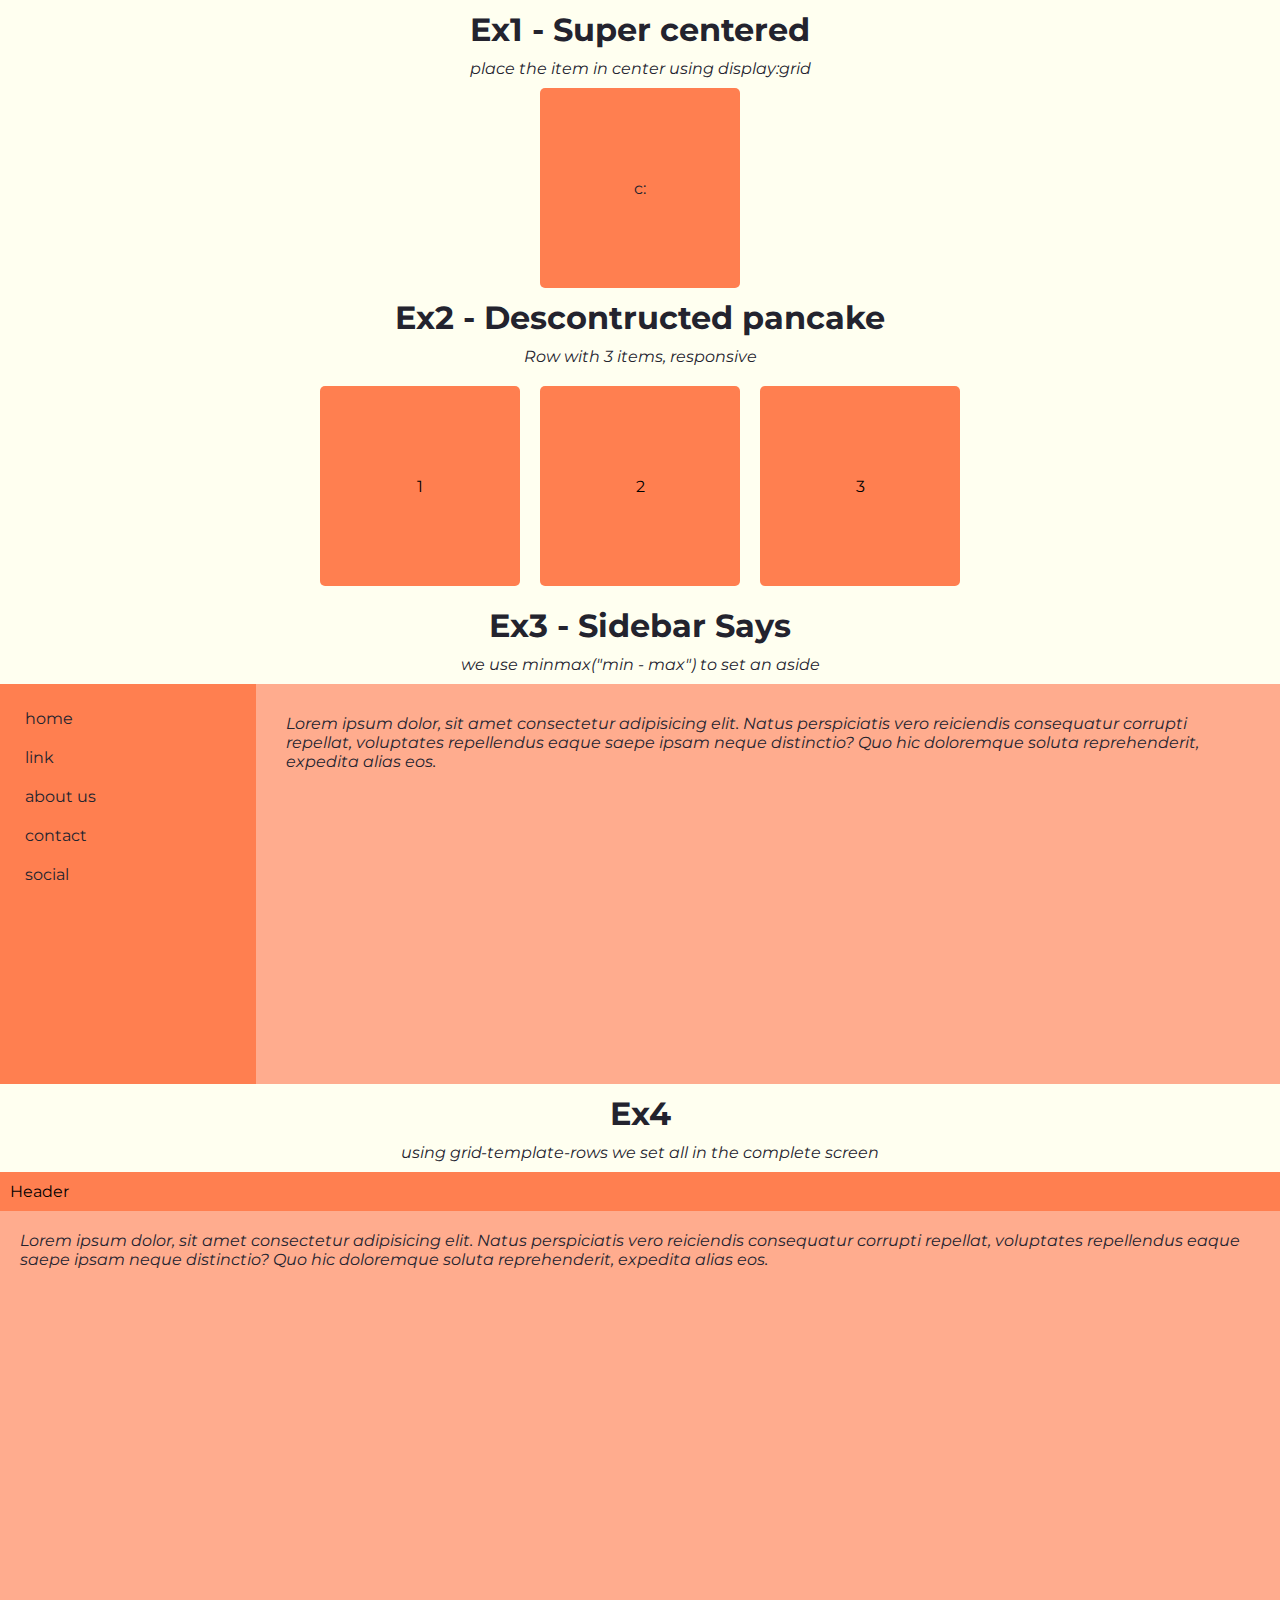
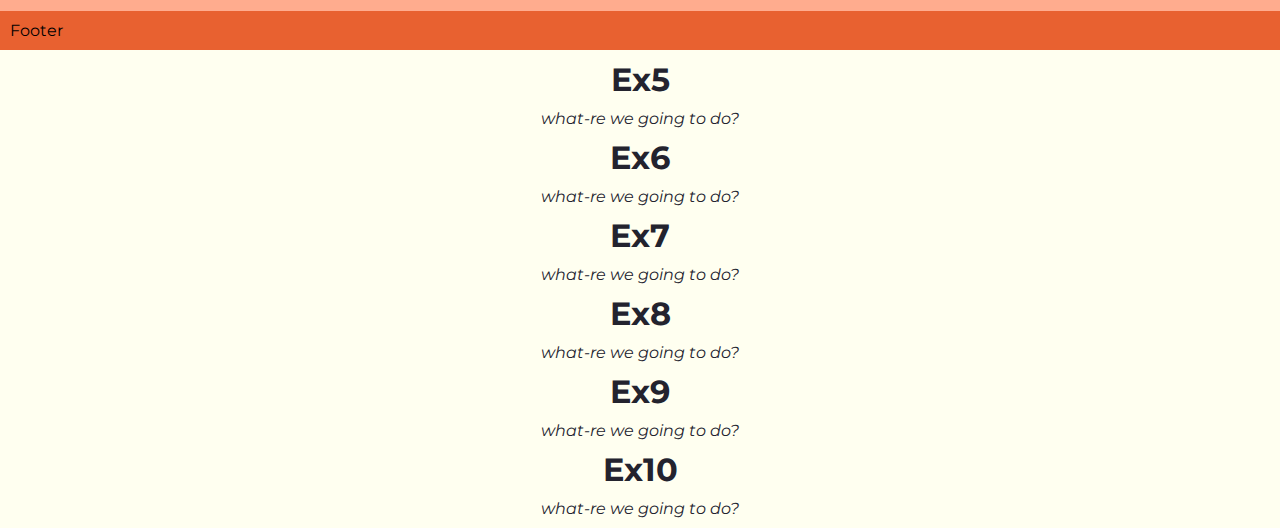
==== week04/video-practice/index.html @ cad3ab40 "fixed content" ====
<!DOCTYPE html>
<html lang="en">

<head>
    <meta charset="UTF-8">
    <meta name="viewport" content="width=device-width, initial-scale=1.0">
    <title>Document</title>
    <link rel="preconnect" href="https://fonts.googleapis.com">
    <link rel="preconnect" href="https://fonts.gstatic.com" crossorigin>
    <link href="https://fonts.googleapis.com/css2?family=Esteban&family=Montserrat:ital,wght@0,300;1,300&display=swap"
        rel="stylesheet">
    <link rel="stylesheet" href="style.css">
</head>

<body>
    <h1>Ex1 - Super centered</h1>
    <p>place the item in center using display:grid</p>
    <div class="ex1">
        <div class="parent">
            <div class="child" contenteditable>
                c:
            </div>
        </div>
    </div>

    <h1>Ex2 - Descontructed pancake</h1>
    <p>Row with 3 items, responsive</p>
    <div class="ex2">
        <div class="parent">
            <div class="box" contenteditable>1</div>
            <div class="box" contenteditable>2</div>
            <div class="box" contenteditable>3</div>
        </div>
    </div>

    <h1>Ex3 - Sidebar Says</h1>
    <p>we use minmax("min - max") to set an aside</p>
    <div class="ex3">
        <div class="parent">
            <div class="section-1">
                <ul>
                    <li><a href="">home</a></li>
                    <li><a href="">link</a></li>
                    <li><a href="">about us</a></li>
                    <li><a href="">contact</a></li>
                    <li><a href="">social</a></li>
                </ul>
            </div>
            <div class="section-2" contenteditable>
                <p>Lorem ipsum dolor, sit amet consectetur adipisicing elit. Natus perspiciatis vero reiciendis
                    consequatur corrupti repellat, voluptates repellendus eaque saepe ipsam neque distinctio? Quo hic
                    doloremque soluta reprehenderit, expedita alias eos.
                </p>
            </div>
        </div>
    </div>

    <h1>Ex4</h1>
    <p>using grid-template-rows we set all in the complete screen</p>
    <div class="ex4">
        <div class="parent">
            <header contenteditable>Header</header>
            <main contenteditable>
                <p>
                    Lorem ipsum dolor, sit amet consectetur adipisicing elit. Natus perspiciatis vero
                    reiciendis consequatur corrupti repellat, voluptates repellendus eaque saepe ipsam neque distinctio?
                    Quo
                    hic doloremque soluta reprehenderit, expedita alias eos.
                </p>
            </main>
            <footer contenteditable>Footer</footer>
        </div>
    </div>

    <h1>Ex5</h1>
    <p>what-re we going to do?</p>
    <div class="ex5">
    </div>
    <h1>Ex6</h1>
    <p>what-re we going to do?</p>
    <div class="ex6">
    </div>
    <h1>Ex7</h1>
    <p>what-re we going to do?</p>
    <div class="ex7">
    </div>
    <h1>Ex8</h1>
    <p>what-re we going to do?</p>
    <div class="ex8">
    </div>
    <h1>Ex9</h1>
    <p>what-re we going to do?</p>
    <div class="ex9">
    </div>
    <h1>Ex10</h1>
    <p>what-re we going to do?</p>
    <div class="ex10">
    </div>
</body>

</html>
---- week04/video-practice/style.css ----
* {
    padding: 0;
    margin: 0;
    box-sizing: border-box;
}

:root {
    --title: rgb(35, 35, 46);
    --coral: coral;
    --coral-2: rgb(255, 172, 142);
    --coral-3: rgb(232, 97, 48);
    --background: rgb(255, 255, 240);

}

body {
    font-family: "Montserrat", sans-serif;
    background-color: var(--background);
}

h1,
p {
    color: var(--title);
    text-align: center;
    margin: 10px;
}

p {
    font-style: italic;
}

.ex1 {
    display: grid;
    place-items: center;
}

.ex1 .parent {
    display: grid;
    place-items: center;
    width: 200px;
    height: 200px;
    color: var(--title);
    background-color: var(--coral);
    border-radius: 5px;
}

.ex2 .parent {
    display: flex;
    flex-wrap: wrap;
    justify-content: center;
}

.ex2 .box {
    background-color: var(--coral);
    margin: 10px;
    display: grid;
    place-items: center;
    border-radius: 5px;
    flex: 0 1 200px;
    height: 200px;
}

.ex3 .parent {
    display: grid;
    height: 400px;
    grid-template-columns: minmax(150px, 20%) auto;
}

.ex3 .section-1 {
    background-color: var(--coral);
}

.ex3 .section-2 {
    background-color: var(--coral-2);
    padding: 15px;
}

.ex3 .section-2 p{
    margin: 15px;
    text-align: start;

}

.ex3 ul{
    margin: 15px;
    list-style: none;
}

.ex3 li{
    padding: 10px;
}
.ex3 a{
    text-decoration: none;
    color: var(--title);
}

.ex4 .parent{
    display: grid;
    grid-template-rows: auto 1fr auto;
}

.ex4 header{
    padding: 10px;
    background-color: var(--coral);
}

.ex4 main{
    background-color: var(--coral-2);
    height: 400px;
    padding: 10px;

}

.ex4 footer{
    background-color: var(--coral-3);
    padding: 10px;
}

.ex4 p{
    text-align: start;
}
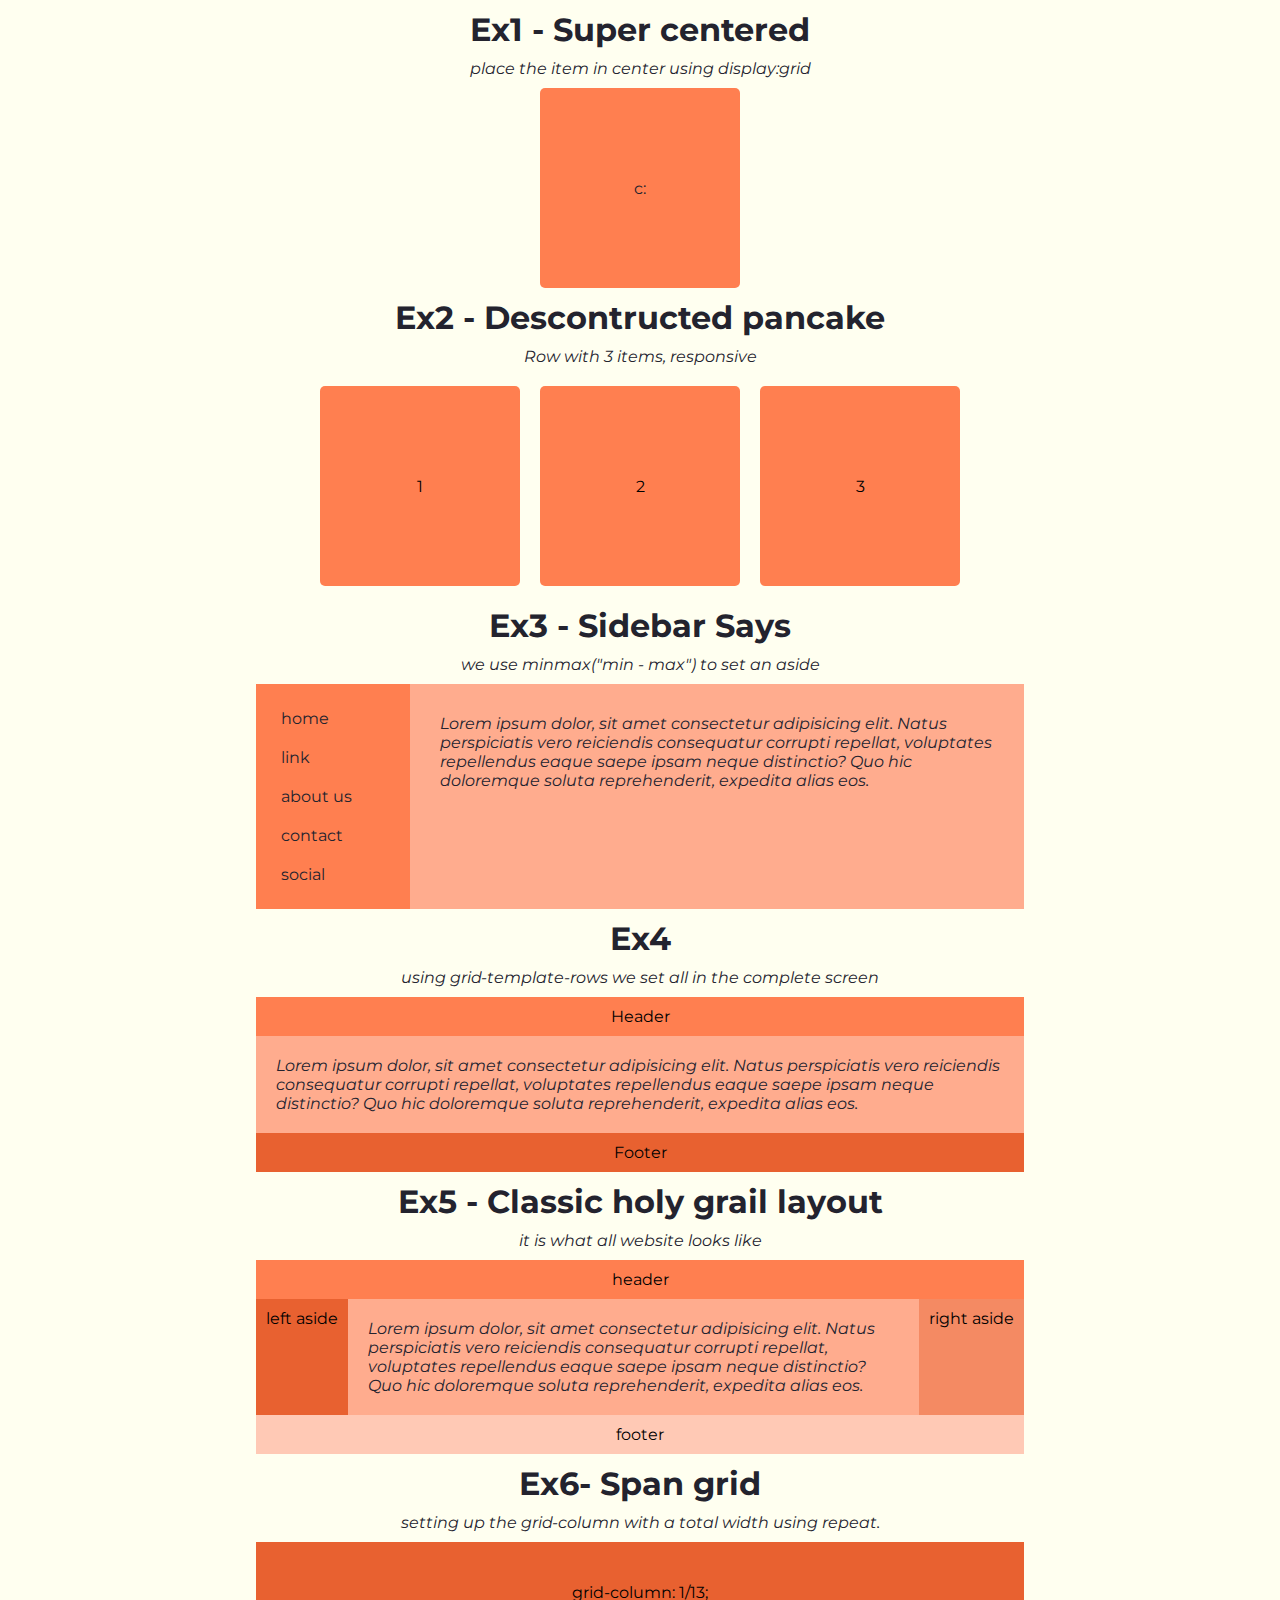
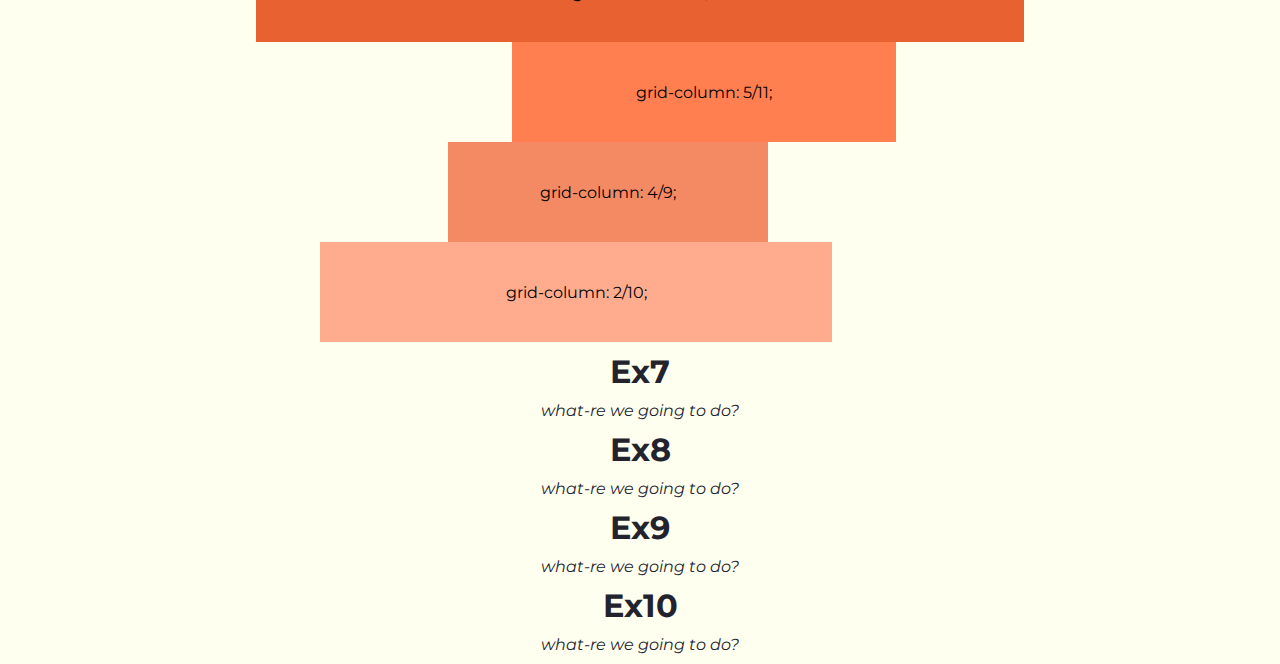
==== commit 4f065742: "rafting styled" ====
--- a/week04/video-practice/index.html
+++ b/week04/video-practice/index.html
@@ -72,13 +72,34 @@
         </div>
     </div>
 
-    <h1>Ex5</h1>
-    <p>what-re we going to do?</p>
+    <h1>Ex5 - Classic holy grail layout</h1>
+    <p>it is what all website looks like</p>
     <div class="ex5">
+        <div class="parent">
+            <header contenteditable>header</header>
+            <aside contenteditable class="aside-1">left aside</aside>
+            <main contenteditable>
+                <p>
+                    Lorem ipsum dolor, sit amet consectetur adipisicing elit. Natus perspiciatis vero
+                    reiciendis consequatur corrupti repellat, voluptates repellendus eaque saepe ipsam neque distinctio?
+                    Quo
+                    hic doloremque soluta reprehenderit, expedita alias eos.
+                </p>
+            </main>
+            <aside contenteditable class="aside-2">right aside</aside>
+            <footer contenteditable>footer</footer>
+        </div>
     </div>
-    <h1>Ex6</h1>
-    <p>what-re we going to do?</p>
+
+    <h1>Ex6- Span grid</h1>
+    <p>setting up the grid-column with a total width using repeat.</p>
     <div class="ex6">
+        <div class="parent">
+            <div class="span-12"> grid-column: 1/13;</div>
+            <div class="span-6"> grid-column: 5/11;</div>
+            <div class="span-4"> grid-column: 4/9;</div>
+            <div class="span-2"> grid-column: 2/10;</div>
+        </div>
     </div>
     <h1>Ex7</h1>
     <p>what-re we going to do?</p>
--- a/week04/video-practice/style.css
+++ b/week04/video-practice/style.css
@@ -9,6 +9,8 @@
     --coral: coral;
     --coral-2: rgb(255, 172, 142);
     --coral-3: rgb(232, 97, 48);
+    --coral-4: rgb(244, 138, 99);
+    --coral-5: rgb(255, 201, 181);
     --background: rgb(255, 255, 240);
 
 }
@@ -60,9 +62,15 @@
     height: 200px;
 }
 
+.ex3 {
+    display: flex;
+    align-items: center;
+    justify-content: center;
+}
+
 .ex3 .parent {
-    display: grid;
-    height: 400px;
+    width: 60%;
+    display: grid;
     grid-template-columns: minmax(150px, 20%) auto;
 }
 
@@ -75,47 +83,149 @@
     padding: 15px;
 }
 
-.ex3 .section-2 p{
+.ex3 .section-2 p {
     margin: 15px;
     text-align: start;
 
 }
 
-.ex3 ul{
+.ex3 ul {
     margin: 15px;
     list-style: none;
 }
 
-.ex3 li{
-    padding: 10px;
-}
-.ex3 a{
+.ex3 li {
+    padding: 10px;
+}
+
+.ex3 a {
     text-decoration: none;
     color: var(--title);
 }
 
-.ex4 .parent{
+.ex4 {
+    display: flex;
+    align-items: center;
+    justify-content: center;
+}
+
+.ex4 .parent {
+    width: 60%;
     display: grid;
     grid-template-rows: auto 1fr auto;
 }
 
-.ex4 header{
-    padding: 10px;
-    background-color: var(--coral);
-}
-
-.ex4 main{
-    background-color: var(--coral-2);
+.ex4 header {
+    padding: 10px;
+    background-color: var(--coral);
+    text-align: center;
+}
+
+.ex4 main {
+    background-color: var(--coral-2);
+    padding: 10px;
+}
+
+.ex4 footer {
+    text-align: center;
+    background-color: var(--coral-3);
+    padding: 10px;
+}
+
+.ex4 p {
+    text-align: start;
+}
+
+.ex5 {
+    display: flex;
+    justify-content: center;
+    align-items: center;
+}
+
+.ex5 .parent {
+    width: 60%;
+    display: grid;
+    grid-template: auto 1fr auto / auto 1fr auto;
+}
+
+.ex5 header {
+    text-align: center;
+    padding: 10px;
+    grid-column: 1/4;
+    background-color: var(--coral);
+}
+
+.ex5 .aside-1 {
+    padding: 10px;
+    background-color: var(--coral-3);
+    grid-column: 1/2;
+}
+
+.ex5 main {
+    padding: 10px;
+    background-color: var(--coral-2);
+    grid-column: 2/3;
+}
+
+.ex5 main p {
+    text-align: start;
+}
+
+.ex5 .aside-2 {
+    padding: 10px;
+    background-color: var(--coral-4);
+    grid-column: 3/4;
+}
+
+.ex5 footer {
+    text-align: center;
+    padding: 10px;
+    background-color: var(--coral-5);
+    grid-column: 1/4;
+}
+
+.ex6 {
+    display: flex;
+    justify-content: center;
+    align-items: center;
+}
+
+.ex6 .parent {
+    display: grid;
+    grid-template-columns: repeat(12,1fr);
+    width: 60%;
     height: 400px;
-    padding: 10px;
-
-}
-
-.ex4 footer{
+    text-align: center;
+}
+
+.ex6 .span-12 {
     background-color: var(--coral-3);
-    padding: 10px;
-}
-
-.ex4 p{
-    text-align: start;
-}
+    grid-column: 1/13;
+    align-items: center;
+    display: flex;
+    justify-content: center;
+}
+
+.ex6 .span-6 {
+    background-color: var(--coral);
+    grid-column: 5/11;
+    align-items: center;
+    display: flex;
+    justify-content: center;
+}
+
+.ex6 .span-4 {
+    background-color: var(--coral-4);
+    grid-column: 4/9;
+    align-items: center;
+    display: flex;
+    justify-content: center;
+}
+
+.ex6 .span-2 {
+    background-color: var(--coral-2);
+    grid-column: 2/10;
+    align-items: center;
+    display: flex;
+    justify-content: center;
+}